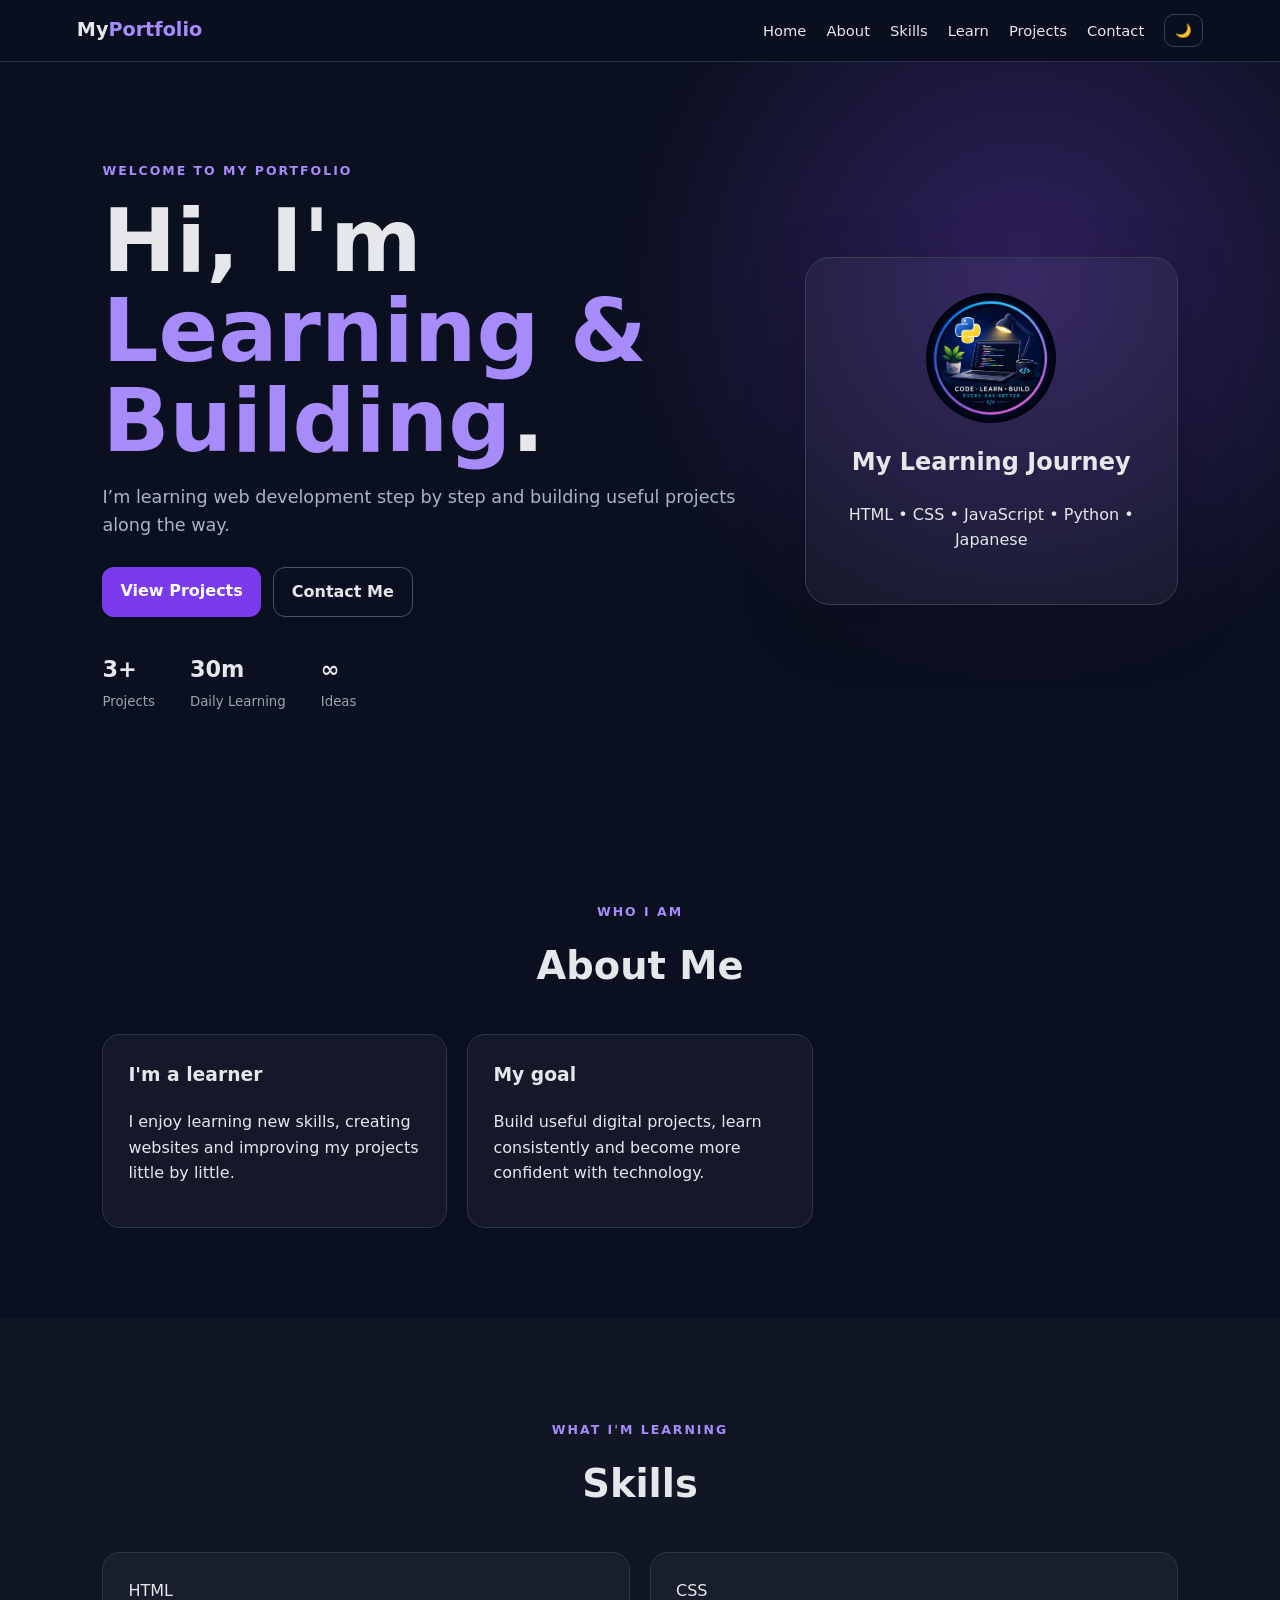
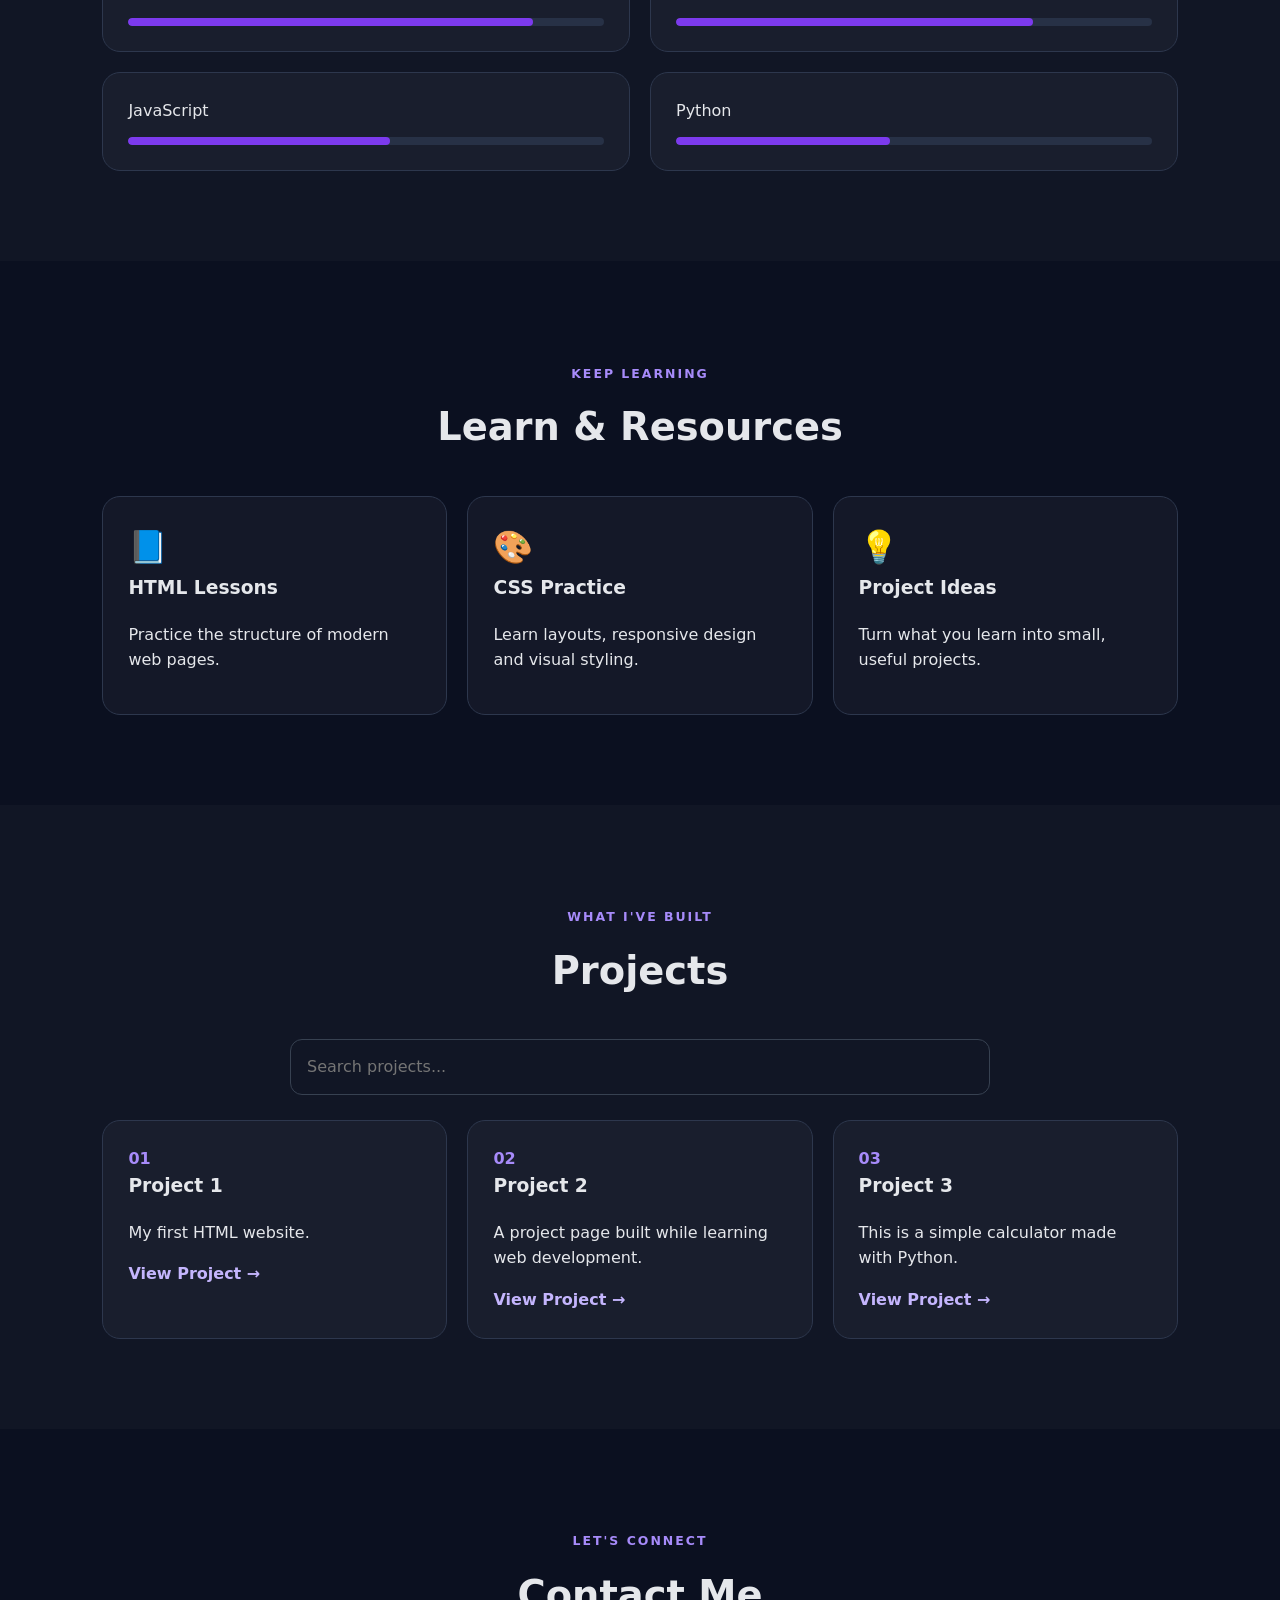
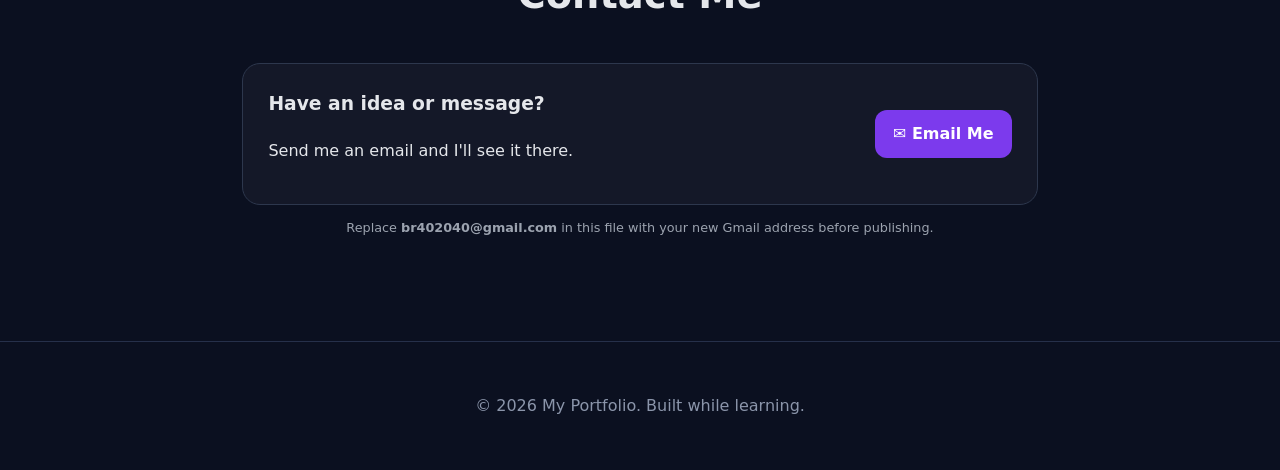
==== index.html @ d1c6c6e5 "Initial portfolio website" ====
<!DOCTYPE html>
<html lang="en">
<head>
<meta charset="UTF-8">
<meta name="viewport" content="width=device-width, initial-scale=1.0">
<title>My Portfolio</title>
<meta name="description" content="My personal portfolio, projects and learning resources.">
<meta name="theme-color" content="#111827">
<link rel="manifest" href="manifest.json">
<link rel="stylesheet" href="style.css">
</head>
<body>
<div class="progress" id="progress"></div>

<header class="header">
  <a class="logo" href="#home">My<span>Portfolio</span></a>
  <button class="menu-btn" id="menuBtn" aria-label="Open menu">☰</button>
  <nav id="nav">
    <a href="#home">Home</a>
    <a href="#about">About</a>
    <a href="#skills">Skills</a>
    <a href="#resources">Learn</a>
    <a href="#projects">Projects</a>
    <a href="#contact">Contact</a>
  </nav>
  <button class="theme-btn" id="themeBtn" aria-label="Toggle theme">🌙</button>
</header>

<main>
<section class="hero" id="home">
  <div class="hero-text">
    <p class="eyebrow">WELCOME TO MY PORTFOLIO</p>
    <h1>Hi, I'm <span>Learning & Building</span>.</h1>
    <p class="lead">I’m learning web development step by step and building useful projects along the way.</p>
    <div class="actions">
      <a class="btn primary" href="#projects">View Projects</a>
      <a class="btn secondary" href="#contact">Contact Me</a>
    </div>
    <div class="stats">
      <div><strong>3+</strong><small>Projects</small></div>
      <div><strong>30m</strong><small>Daily Learning</small></div>
      <div><strong>∞</strong><small>Ideas</small></div>
    </div>
  </div>
  <div class="hero-card">
    <div class="avatar" style="width:130px;height:130px;overflow:hidden;border-radius:50%;margin:0 auto 20px;"><img src="./profile.png" alt="Profile Picture" style="width:100%;height:100%;object-fit:cover;display:block;"></div>
    <h2>My Learning Journey</h2>
    <p>HTML • CSS • JavaScript • Python • Japanese</p>
  </div>
</section>

<section id="about" class="section">
  <div class="section-title"><p>WHO I AM</p><h2>About Me</h2></div>
  <div class="about-grid">
    <div class="card">
      <h3>I'm a learner</h3>
      <p>I enjoy learning new skills, creating websites and improving my projects little by little.</p>
    </div>
    <div class="card">
      <h3>My goal</h3>
      <p>Build useful digital projects, learn consistently and become more confident with technology.</p>
    </div>
  </div>
</section>

<section id="skills" class="section alt">
  <div class="section-title"><p>WHAT I'M LEARNING</p><h2>Skills</h2></div>
  <div class="skill-grid">
    <div class="skill card"><span>HTML</span><div class="bar"><i style="width:85%"></i></div></div>
    <div class="skill card"><span>CSS</span><div class="bar"><i style="width:75%"></i></div></div>
    <div class="skill card"><span>JavaScript</span><div class="bar"><i style="width:55%"></i></div></div>
    <div class="skill card"><span>Python</span><div class="bar"><i style="width:45%"></i></div></div>
  </div>
</section>

<section id="resources" class="section">
  <div class="section-title"><p>KEEP LEARNING</p><h2>Learn & Resources</h2></div>
  <div class="resource-grid">
    <div class="card"><div class="icon">📘</div><h3>HTML Lessons</h3><p>Practice the structure of modern web pages.</p></div>
    <div class="card"><div class="icon">🎨</div><h3>CSS Practice</h3><p>Learn layouts, responsive design and visual styling.</p></div>
    <div class="card"><div class="icon">💡</div><h3>Project Ideas</h3><p>Turn what you learn into small, useful projects.</p></div>
  </div>
</section>

<section id="projects" class="section alt">
  <div class="section-title"><p>WHAT I'VE BUILT</p><h2>Projects</h2></div>
  <div class="search"><input id="search" type="search" placeholder="Search projects..."></div>
  <div class="project-grid" id="projectGrid">
    <article class="project card" data-name="project 1 html website">
      <div class="project-number">01</div><h3>Project 1</h3>
      <p>My first HTML website.</p><a class="text-link" href="project1.html">View Project →</a>
    </article>
    <article class="project card" data-name="project 2">
      <div class="project-number">02</div><h3>Project 2</h3>
      <p>A project page built while learning web development.</p><a class="text-link" href="project2.html">View Project →</a>
    </article>
    <article class="project card" data-name="project 3 python calculator">
      <div class="project-number">03</div><h3>Project 3</h3>
      <p>This is a simple calculator made with Python.</p><a class="text-link" href="project3.html">View Project →</a>
    </article>
  </div>
  <p id="noResults" class="empty" hidden>No project found.</p>
</section>

<section id="contact" class="section contact">
  <div class="section-title"><p>LET'S CONNECT</p><h2>Contact Me</h2></div>
  <div class="contact-card card">
    <div><h3>Have an idea or message?</h3><p>Send me an email and I'll see it there.</p></div>
    <a class="btn primary" href="mailto:br402040@gmail.com">✉ Email Me</a>
  </div>
  <p class="privacy-note">Replace <b>br402040@gmail.com</b> in this file with your new Gmail address before publishing.</p>
</section>
</main>

<footer><p>© <span id="year"></span> My Portfolio. Built while learning.</p></footer>

<script>
const $ = s => document.querySelector(s);
$("#year").textContent = new Date().getFullYear();

$("#themeBtn").addEventListener("click", () => {
  document.body.classList.toggle("light");
  $("#themeBtn").textContent = document.body.classList.contains("light") ? "☀️" : "🌙";
});

$("#menuBtn").addEventListener("click", () => $("#nav").classList.toggle("open"));

document.querySelectorAll("#nav a").forEach(a => a.addEventListener("click", () => $("#nav").classList.remove("open")));

$("#search").addEventListener("input", e => {
  const q = e.target.value.toLowerCase().trim();
  let count = 0;
  document.querySelectorAll(".project").forEach(card => {
    const show = card.dataset.name.includes(q);
    card.hidden = !show;
    if (show) count++;
  });
  $("#noResults").hidden = count !== 0;
});

window.addEventListener("scroll", () => {
  const h = document.documentElement;
  const pct = h.scrollTop / (h.scrollHeight - h.clientHeight) * 100;
  $("#progress").style.width = pct + "%";
});

if ("serviceWorker" in navigator) {
  window.addEventListener("load", () => navigator.serviceWorker.register("./service-worker.js"));
}
</script>
</body>
</html>
---- style.css ----
*{box-sizing:border-box}html{scroll-behavior:smooth}body{margin:0;font-family:system-ui,-apple-system,Segoe UI,sans-serif;background:#0b1020;color:#e5e7eb;line-height:1.6;transition:.25s}body.light{background:#f7f8fc;color:#172033}.progress{position:fixed;top:0;left:0;height:3px;width:0;background:#7c3aed;z-index:100}.header{position:sticky;top:0;z-index:50;display:flex;align-items:center;gap:20px;padding:14px 6%;background:rgba(11,16,32,.86);backdrop-filter:blur(14px);border-bottom:1px solid #26304a}.light .header{background:rgba(255,255,255,.88);border-color:#e5e7eb}.logo{font-weight:800;font-size:1.2rem;color:inherit;text-decoration:none;margin-right:auto}.logo span{color:#a78bfa}.header nav{display:flex;gap:20px}.header nav a{color:inherit;text-decoration:none;font-size:.92rem}.header nav a:hover{color:#a78bfa}.theme-btn,.menu-btn{border:1px solid #374151;background:transparent;color:inherit;border-radius:10px;padding:8px 10px;cursor:pointer}.menu-btn{display:none}.hero{min-height:82vh;display:grid;grid-template-columns:1.4fr .8fr;align-items:center;gap:50px;padding:80px 8%;background:radial-gradient(circle at 80% 30%,#30205e 0,transparent 35%)}.eyebrow,.section-title p{color:#a78bfa;font-size:.78rem;font-weight:800;letter-spacing:.16em}.hero h1{font-size:clamp(2.5rem,7vw,5.5rem);line-height:1.02;margin:15px 0}.hero h1 span{color:#a78bfa}.lead{max-width:650px;color:#aab3c7;font-size:1.1rem}.actions{display:flex;gap:12px;margin:28px 0}.btn{display:inline-block;padding:11px 18px;border-radius:12px;text-decoration:none;font-weight:700}.primary{background:#7c3aed;color:white}.secondary{border:1px solid #4b5563;color:inherit}.stats{display:flex;gap:35px;margin-top:35px}.stats strong{display:block;font-size:1.4rem}.stats small{color:#9ca3af}.hero-card{padding:35px;border:1px solid #374151;border-radius:25px;background:rgba(255,255,255,.04);text-align:center;box-shadow:0 20px 60px rgba(0,0,0,.25)}.avatar{width:130px;height:130px;overflow:hidden;margin:0 auto 20px;border-radius:50%;display:grid;place-items:center;font-size:2.5rem;font-weight:800;background:linear-gradient(135deg,#7c3aed,#06b6d4);color:white}.section{padding:90px 8%}.section.alt{background:rgba(255,255,255,.025)}.section-title{text-align:center;margin-bottom:38px}.section-title h2{font-size:2.4rem;margin:4px 0}.about-grid,.skill-grid,.resource-grid,.project-grid{display:grid;grid-template-columns:repeat(3,1fr);gap:20px;max-width:1100px;margin:auto}.skill-grid{grid-template-columns:repeat(2,1fr)}.card{padding:25px;border:1px solid #2d374d;border-radius:18px;background:rgba(255,255,255,.035)}.light .card{background:white;border-color:#e5e7eb}.card h3{margin-top:0}.icon{font-size:2rem}.bar{height:8px;background:#273146;border-radius:10px;margin-top:14px;overflow:hidden}.bar i{display:block;height:100%;background:#7c3aed;border-radius:10px}.search{max-width:700px;margin:0 auto 25px}.search input{width:100%;padding:14px 16px;border-radius:12px;border:1px solid #374151;background:transparent;color:inherit;font:inherit}.project-number{color:#a78bfa;font-weight:800}.text-link{color:#c4b5fd;text-decoration:none;font-weight:700}.empty{text-align:center}.contact{max-width:1000px;margin:auto}.contact-card{display:flex;align-items:center;justify-content:space-between;gap:20px}.privacy-note{text-align:center;color:#9ca3af;font-size:.8rem}footer{text-align:center;padding:35px;color:#8b95aa;border-top:1px solid #26304a}@media(max-width:800px){.menu-btn{display:block}.header nav{display:none;position:absolute;top:64px;left:0;right:0;padding:15px 6%;background:#101827;flex-direction:column}.light .header nav{background:white}.header nav.open{display:flex}.hero{grid-template-columns:1fr;padding-top:55px}.about-grid,.resource-grid,.project-grid,.skill-grid{grid-template-columns:1fr}.contact-card{flex-direction:column;align-items:flex-start}.hero-card{max-width:400px;margin:auto;width:100%}.section{padding:65px 6%}}
.avatar img{width:100%;height:100%;object-fit:cover;display:block}
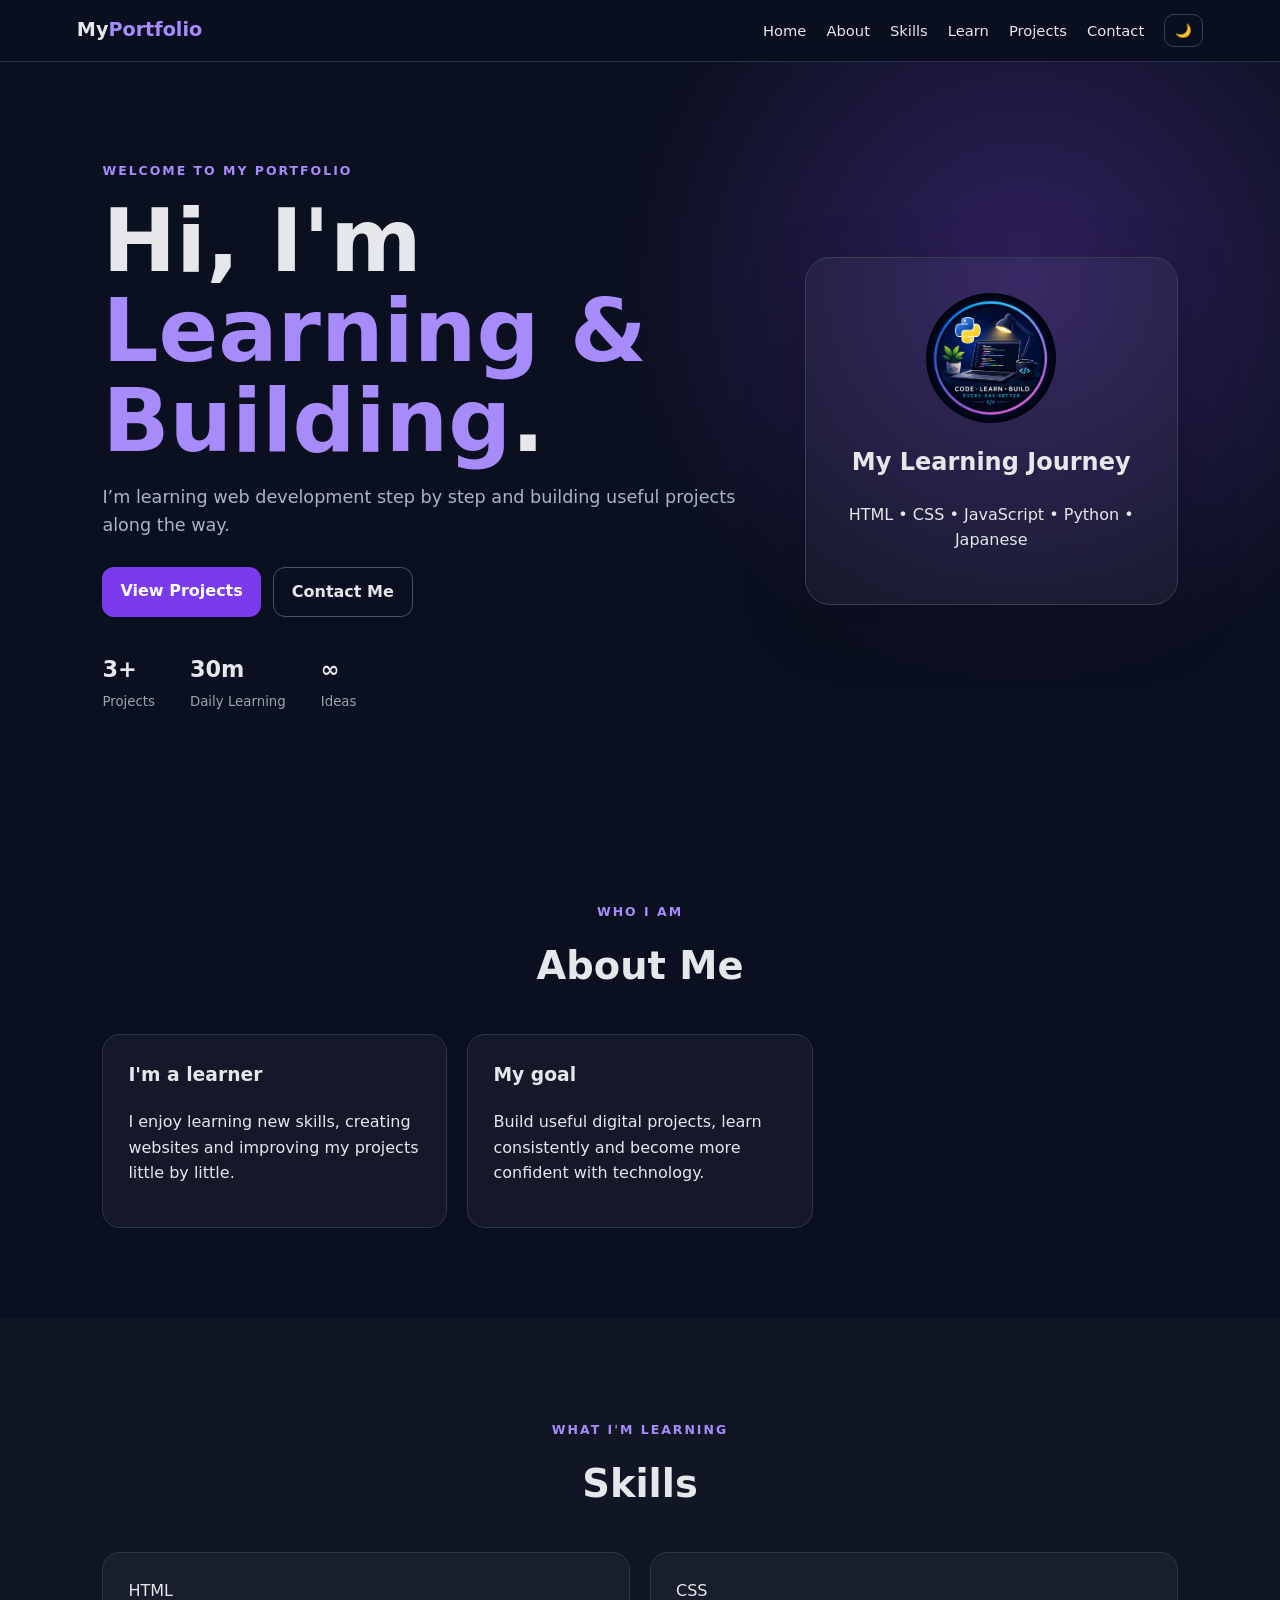
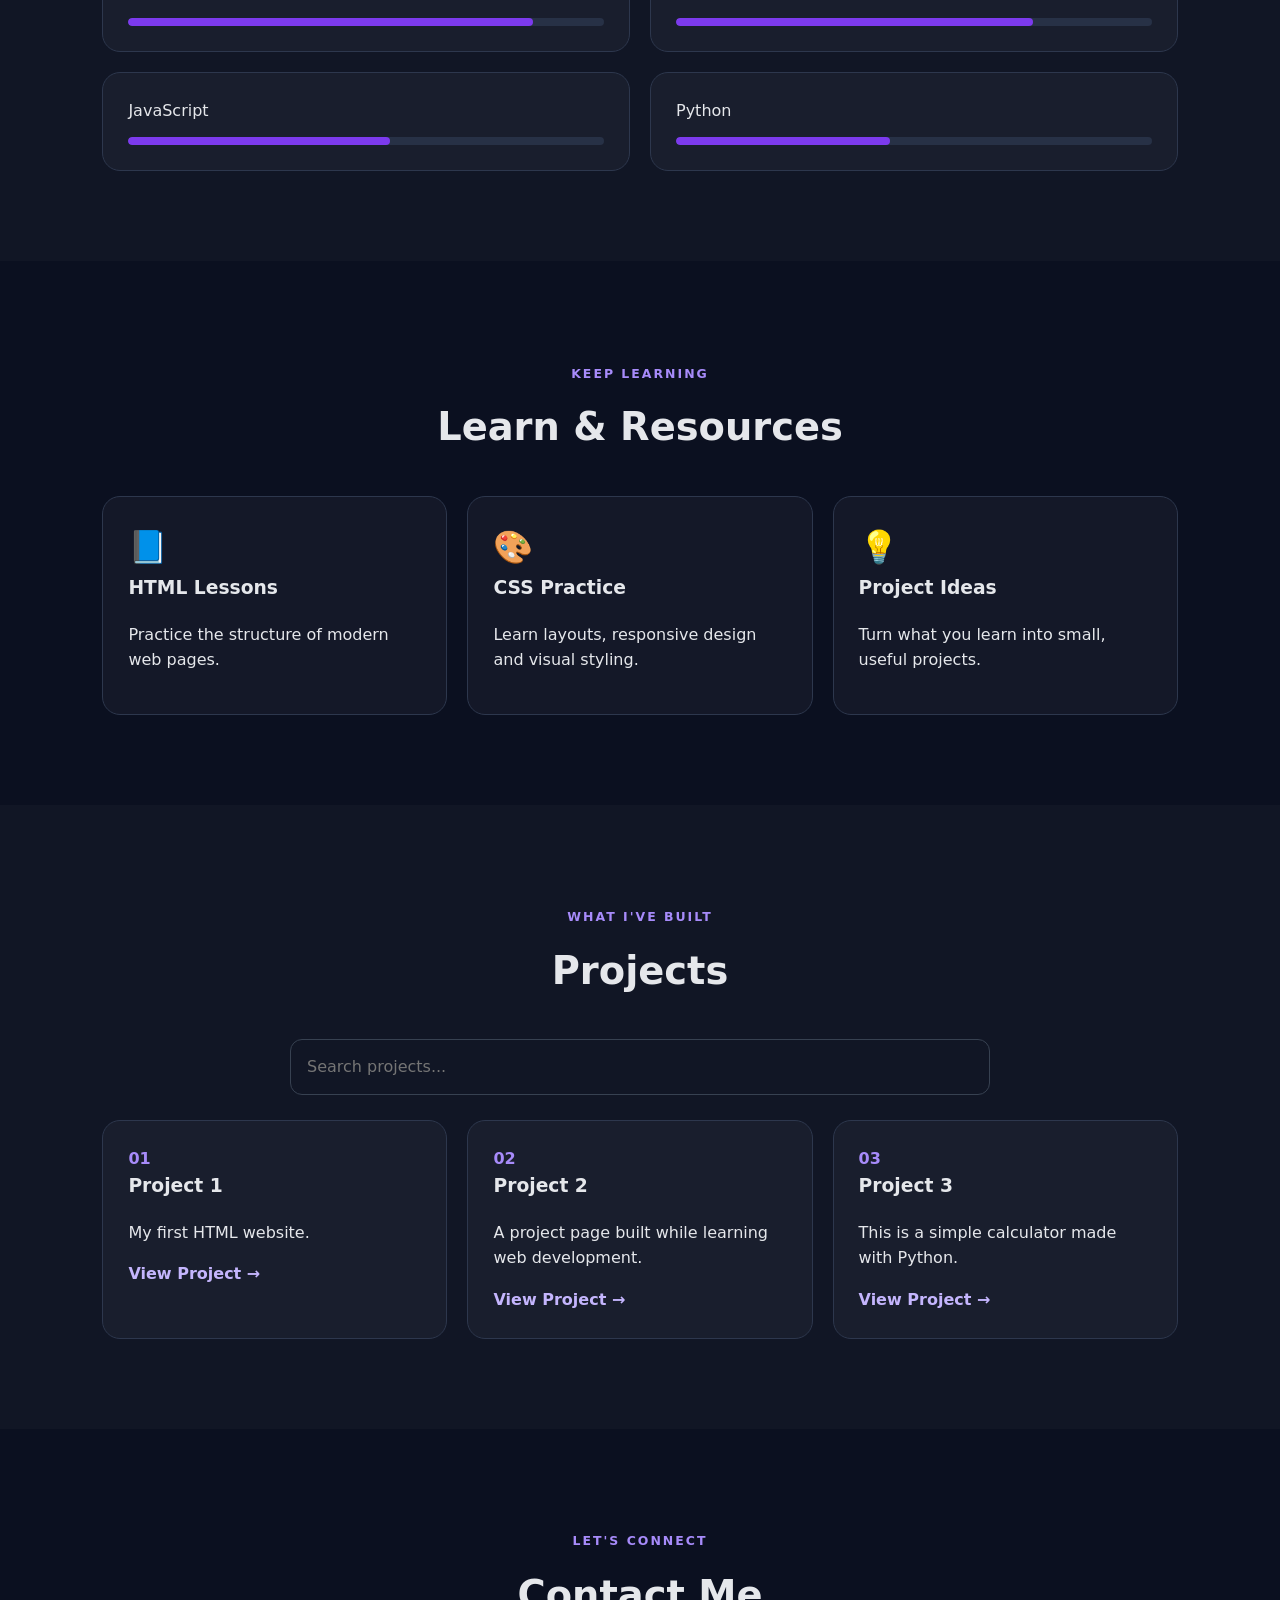
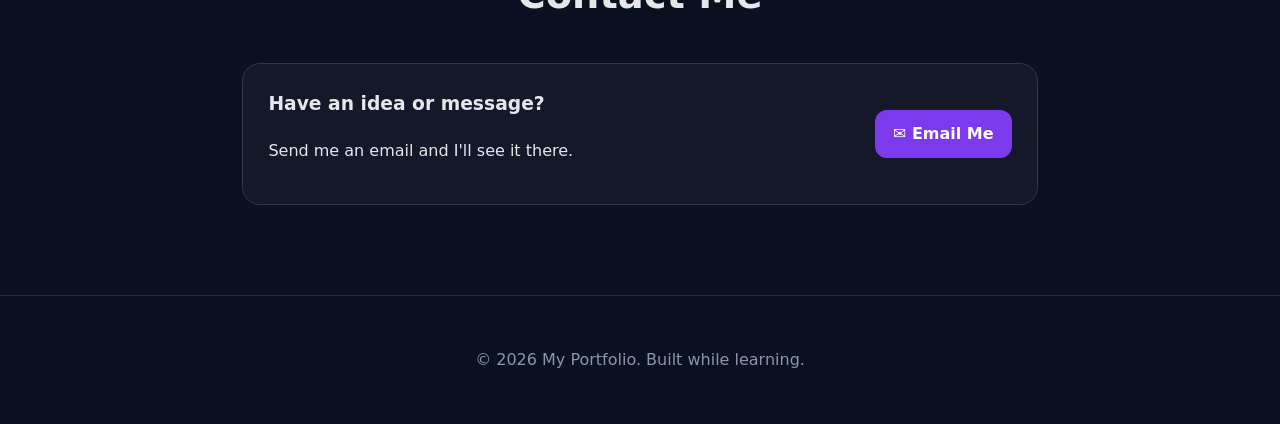
==== commit e808e068: "Remove placeholder email note" ====
--- a/index.html
+++ b/index.html
@@ -108,7 +108,6 @@
     <div><h3>Have an idea or message?</h3><p>Send me an email and I'll see it there.</p></div>
     <a class="btn primary" href="mailto:br402040@gmail.com">✉ Email Me</a>
   </div>
-  <p class="privacy-note">Replace <b>br402040@gmail.com</b> in this file with your new Gmail address before publishing.</p>
 </section>
 </main>
 
